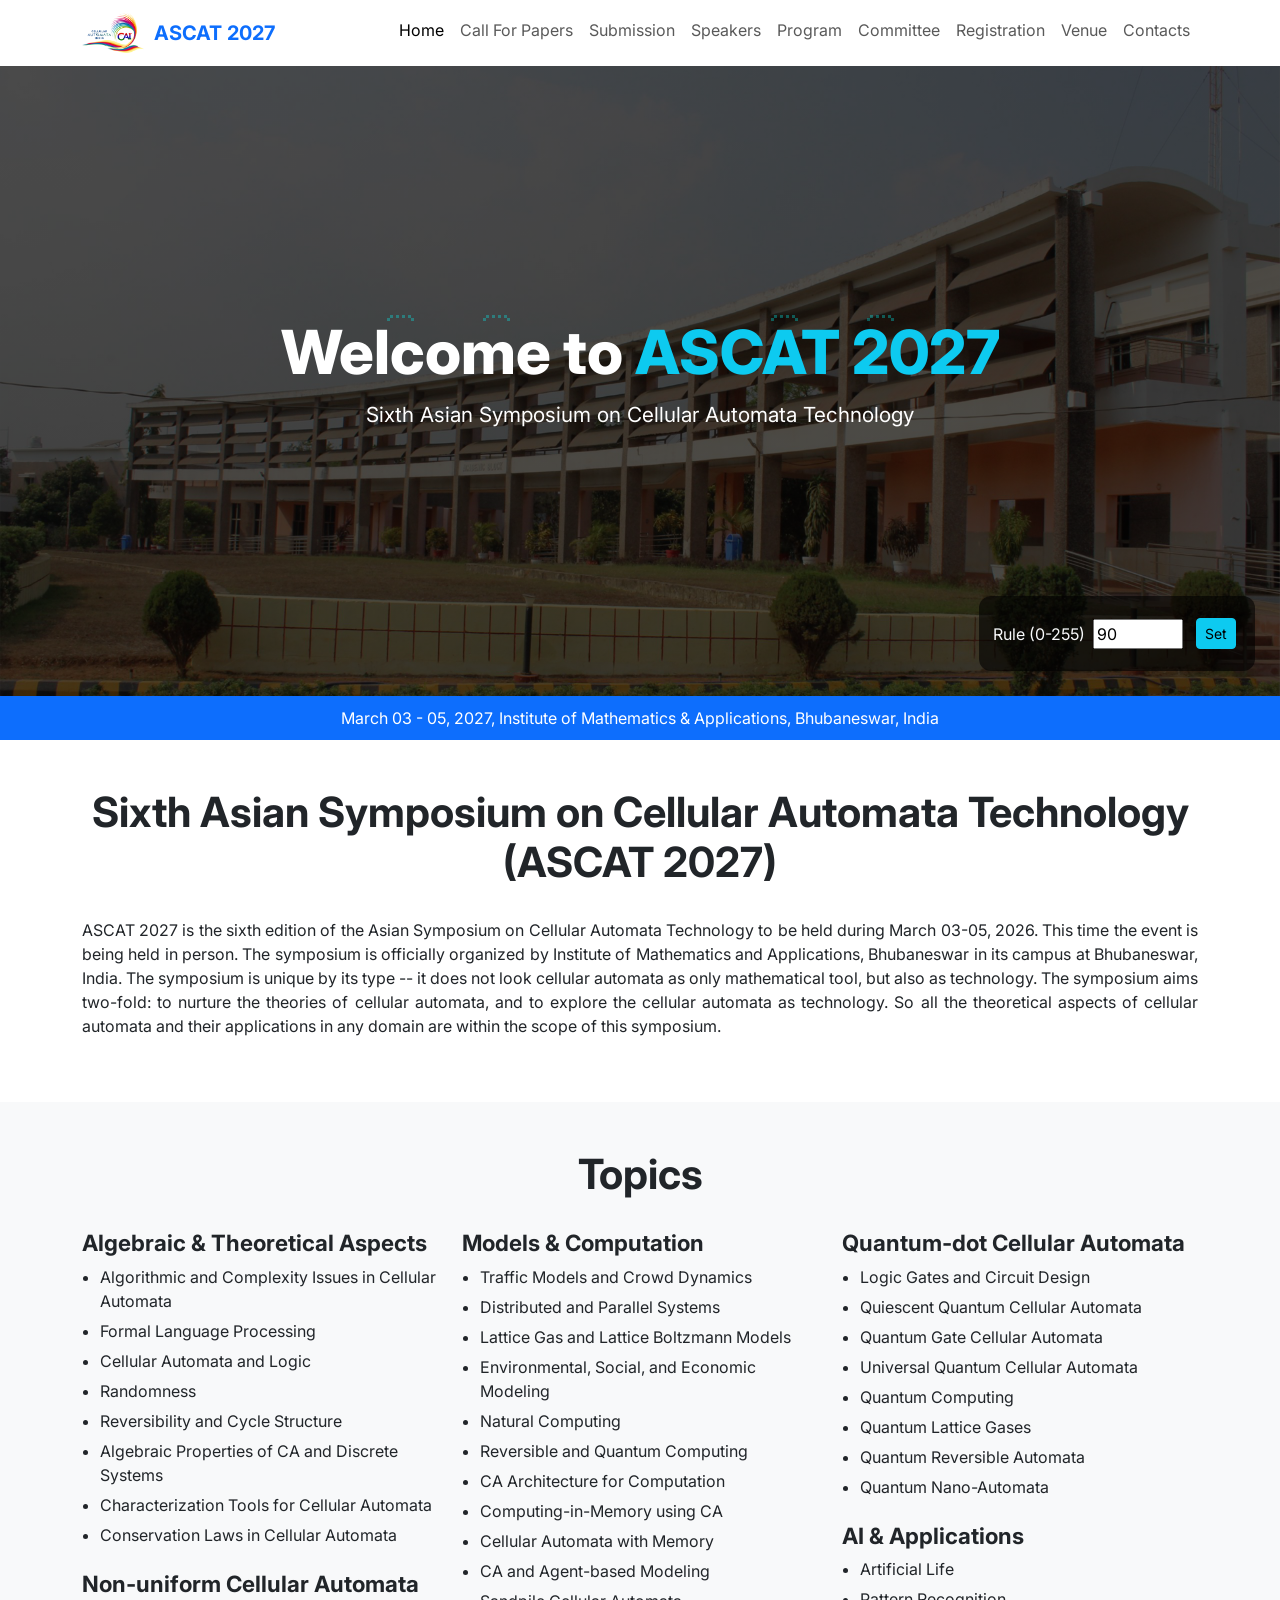
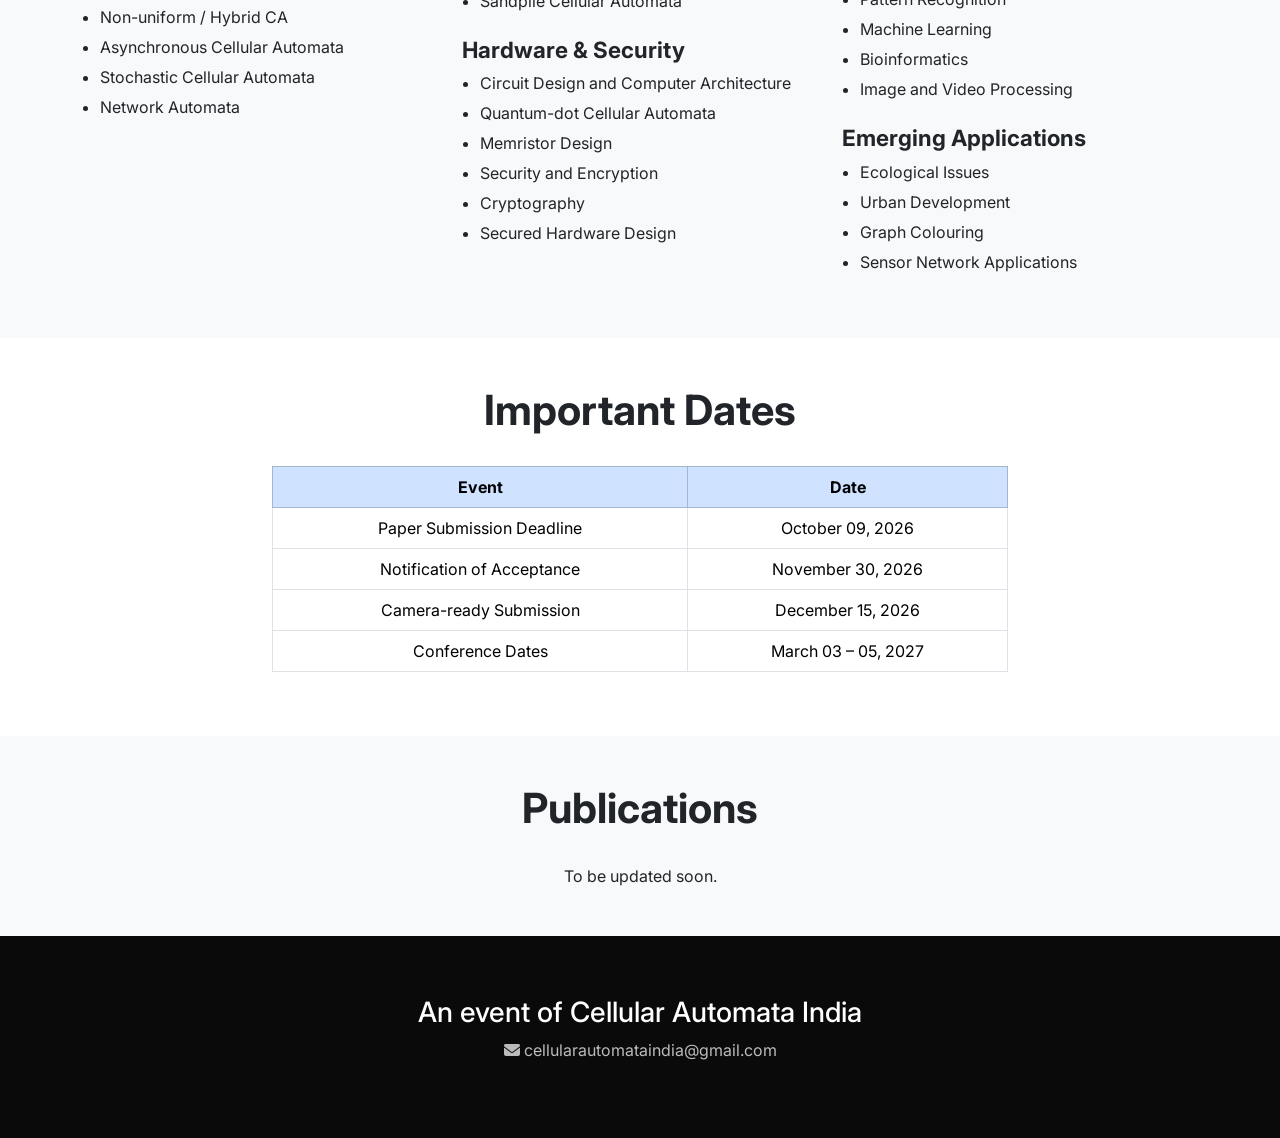
==== 2027/index.html @ 1c496f51 "Add files via upload" ====
<!DOCTYPE html>
<html lang="en">

<head>
<meta charset="utf-8">
<link rel="icon" href="img/icon-deal.png" type="image/png">
<title>ASCAT 2027</title>
<meta name="viewport" content="width=device-width, initial-scale=1">

<link href="https://fonts.googleapis.com/css2?family=Inter:wght@400;600;800&display=swap" rel="stylesheet">
<link rel="stylesheet" href="https://cdnjs.cloudflare.com/ajax/libs/font-awesome/6.5.0/css/all.min.css">
<link href="https://cdn.jsdelivr.net/npm/bootstrap@5.3.2/dist/css/bootstrap.min.css" rel="stylesheet">
<link href="css/style.css" rel="stylesheet">

</head>
<body>

<nav class="navbar navbar-expand-lg navbar-light bg-white shadow-sm">
<div class="container">

<a class="navbar-brand fw-bold text-primary d-flex align-items-center" href="#">
<img src="img/icon-deal.png" style="height:40px;margin-right:10px;">
ASCAT 2027
</a>

<button class="navbar-toggler" data-bs-toggle="collapse" data-bs-target="#nav">
<span class="navbar-toggler-icon"></span>
</button>

<div class="collapse navbar-collapse" id="nav">
<ul class="navbar-nav ms-auto">
<li class="nav-item"><a class="nav-link active" href="#">Home</a></li>
<li class="nav-item"><a class="nav-link" href="callforpapers.html">Call For Papers</a></li>
<li class="nav-item"><a class="nav-link" href="submission.html">Submission</a></li>
<!-- <li class="nav-item"><a class="nav-link" href="AcceptedPapers.html">Accepted Papers</a></li> -->
<li class="nav-item"><a class="nav-link" href="speaker.html">Speakers</a></li>
<li class="nav-item"><a class="nav-link" href="program.html">Program</a></li>
<li class="nav-item"><a class="nav-link" href="committee.html">Committee</a></li>
<li class="nav-item"><a class="nav-link" href="registration.html">Registration</a></li>
<li class="nav-item"><a class="nav-link" href="venue.html">Venue</a></li>
<li class="nav-item"><a class="nav-link" href="contacts.html">Contacts</a></li>

</ul>
</div>

</div>
</nav>

<section class="hero">

<canvas id="bgECA"></canvas>

<div class="hero-content">

<h1>Welcome to <span class="text-info">ASCAT 2027</span></h1>

<p>Sixth Asian Symposium on Cellular Automata Technology</p>

<!-- <a href="callforpaper.pdf" class="btn btn-primary" target="_blank">
<i class="fa fa-download"></i> Call for Papers
</a> -->

<!-- <a href="#" class="btn btn-outline-light" target="_blank">
Submission Link
</a> -->

</div>

<!-- RULE CONTROL -->
<div class="rule-control">
<label class="text-light mb-0">Rule (0-255)</label>
<input type="number" id="ruleInput" value="90" min="0" max="255">
<button class="btn btn-info btn-sm" onclick="updateRule()">Set</button>
</div>

</section>

<div class="top-bar">
March 03 - 05, 2027, Institute of Mathematics & Applications, Bhubaneswar, India
</div>

<section class="py-5">
<div class="container">
<h2 class="section-title text-center">Sixth Asian Symposium on Cellular Automata Technology <br>
(ASCAT 2027)</h2>
<p align="justify">
ASCAT 2027 is the sixth edition of the Asian Symposium on Cellular Automata Technology to be held during March 03-05, 2026. This time the event is being held in person. The symposium is officially organized by Institute of Mathematics and Applications, Bhubaneswar in its campus at Bhubaneswar, India. The symposium is unique by its type -- it does not look cellular automata as only mathematical tool, but also as technology.

The symposium aims two-fold: to nurture the theories of cellular automata, and to explore the cellular automata as technology. So all the theoretical aspects of cellular automata and their applications in any domain are within the scope of this symposium.
</p>
</div>
</section>


<section class="py-5 bg-light">
<div class="container">
<h2 class="section-title text-center">Topics</h2>

<div class="row g-4">

<!-- COLUMN 1 -->
<div class="col-md-4">
<h5>Algebraic & Theoretical Aspects</h5>
<ul>
<li>Algorithmic and Complexity Issues in Cellular Automata</li>
<li>Formal Language Processing</li>
<li>Cellular Automata and Logic</li>
<li>Randomness</li>
<li>Reversibility and Cycle Structure</li>
<li>Algebraic Properties of CA and Discrete Systems</li>
<li>Characterization Tools for Cellular Automata</li>
<li>Conservation Laws in Cellular Automata</li>
</ul>

<h5 class="mt-4">Non-uniform Cellular Automata</h5>
<ul>
<li>Non-uniform / Hybrid CA</li>
<li>Asynchronous Cellular Automata</li>
<li>Stochastic Cellular Automata</li>
<li>Network Automata</li>
</ul>
</div>

<!-- COLUMN 2 -->
<div class="col-md-4">
<h5>Models & Computation</h5>
<ul>
<li>Traffic Models and Crowd Dynamics</li>
<li>Distributed and Parallel Systems</li>
<li>Lattice Gas and Lattice Boltzmann Models</li>
<li>Environmental, Social, and Economic Modeling</li>
<li>Natural Computing</li>
<li>Reversible and Quantum Computing</li>
<li>CA Architecture for Computation</li>
<li>Computing-in-Memory using CA</li>
<li>Cellular Automata with Memory</li>
<li>CA and Agent-based Modeling</li>
<li>Sandpile Cellular Automata</li>
</ul>

<h5 class="mt-4">Hardware & Security</h5>
<ul>
<li>Circuit Design and Computer Architecture</li>
<li>Quantum-dot Cellular Automata</li>
<li>Memristor Design</li>
<li>Security and Encryption</li>
<li>Cryptography</li>
<li>Secured Hardware Design</li>
</ul>
</div>

<!-- COLUMN 3 -->
<div class="col-md-4">
<h5>Quantum-dot Cellular Automata</h5>
<ul>
<li>Logic Gates and Circuit Design</li>
<li>Quiescent Quantum Cellular Automata</li>
<li>Quantum Gate Cellular Automata</li>
<li>Universal Quantum Cellular Automata</li>
<li>Quantum Computing</li>
<li>Quantum Lattice Gases</li>
<li>Quantum Reversible Automata</li>
<li>Quantum Nano-Automata</li>
</ul>

<h5 class="mt-4">AI & Applications</h5>
<ul>
<li>Artificial Life</li>
<li>Pattern Recognition</li>
<li>Machine Learning</li>
<li>Bioinformatics</li>
<li>Image and Video Processing</li>
</ul>

<h5 class="mt-4">Emerging Applications</h5>
<ul>
<li>Ecological Issues</li>
<li>Urban Development</li>
<li>Graph Colouring</li>
<li>Sensor Network Applications</li>
</ul>
</div>

</div>
</div>
</section>


<section class="py-5">
<div class="container">
<h2 class="section-title text-center">Important Dates</h2>

<div class="row justify-content-center">
<div class="col-md-8">

<div class="table-responsive">
<table class="table table-bordered text-center">
<thead class="table-primary">
<tr>
<th>Event</th>
<th>Date</th>
</tr>
</thead>

<tbody>
<tr>
<td>Paper Submission Deadline</td>
<td>October 09, 2026</td>
</tr>

<tr>
<td>Notification of Acceptance</td>
<td>November 30, 2026</td>
</tr>

<tr>
<td>Camera-ready Submission</td>
<td>December 15, 2026</td>
</tr>

<!-- <tr>
<td>Registration Deadline</td>
<td>February 10, 2027</td>
</tr> -->

<tr>
<td>Conference Dates</td>
<td>March 03 – 05, 2027</td>
</tr>
</tbody>

</table>
</div>

</div>
</div>

</div>
</section>

<section class="py-5 bg-light">
<div class="container">
<h2 class="section-title text-center">Publications</h2>

<p class="text-center" style="max-width:800px; margin:auto; text-align:justify;">
    To be updated soon.
<!-- All accepted and presented papers of ASCAT 2027 will be published in the conference proceedings. 
Selected high-quality papers will be invited for submission to reputed journals and special issues, 
subject to their review policies. -->
</p>

<!-- <div class="row mt-4 g-4">

<div class="col-md-4 text-center">
<i class="fa fa-book fa-2x text-primary mb-3"></i>
<h5>Conference Proceedings</h5>
<p style="text-align:justify;">
Accepted papers will appear in the official conference proceedings with ISBN and will be made available to participants.
</p>
</div>

<div class="col-md-4 text-center">
<i class="fa fa-file-alt fa-2x text-primary mb-3"></i>
<h5>Journal Special Issues</h5>
<p style="text-align:justify;">
Extended versions of selected papers will be recommended for publication in special issues of indexed international journals.
</p>
</div>

<div class="col-md-4 text-center">
<i class="fa fa-globe fa-2x text-primary mb-3"></i>
<h5>Indexing</h5>
<p style="text-align:justify;">
Efforts will be made to index the proceedings in major digital libraries and indexing services.
</p>
</div>

</div>

</div> -->
</section>

<footer class="footer text-center">
<div class="container">

<h3 class="text-white">An event of Cellular Automata India</h3>

<p><i class="fa fa-envelope"></i> cellularautomataindia@gmail.com</p>

</div>
</footer>

<script src="https://cdn.jsdelivr.net/npm/bootstrap@5.3.2/dist/js/bootstrap.bundle.min.js"></script>
<script src="js/main.js"></script>

</body>
</html>
---- 2027/css/style.css ----
body{
font-family:'Inter',sans-serif;
}

/* HERO FULL SCREEN */
.hero{
position:relative;
min-height:70vh;
display:flex;
align-items:center;
justify-content:center;
text-align:center;
overflow:hidden;
background: linear-gradient(rgba(0,0,0,0.7), rgba(0,0,0,0.7)),
url('../img/slider-image.png');
/* url('../img/IMA.jpg'); */
background-size:cover;
background-position:center;
color:white;
}

/* CA BACKGROUND */
#bgECA{
position:absolute;
top:0;
left:0;
width:100%;
height:100%;
z-index:0;
opacity:0.3;
}

.hero-content{
position:relative;
z-index:2;
max-width:800px;
}

/* BIG TITLE */
.hero h1{
font-size:3.8rem;
font-weight:800;
line-height:1.2;
}

/* SUBTEXT */
.hero p{
font-size:1.3rem;
margin-top:10px;
}

/* BUTTONS */
.hero .btn{
margin:10px 5px;
}

/* RULE CONTROL */
.rule-control{
position:absolute;
bottom:25px;
right:25px;
z-index:3;
background: rgba(0,0,0,0.6);
padding:12px 14px;
border-radius:12px;
display:flex;
align-items:center;
gap:8px;
}

.rule-control input{
width:90px;
}

/* SECTION TITLES */
.section-title{
font-size:2.6rem;
font-weight:800;
margin-bottom:35px;
}

/* SUB HEADINGS */
h5{
font-size:1.4rem;
font-weight:700;
}

/* TOP BAR */
.top-bar{
background:#0d6efd;
color:white;
padding:10px;
text-align:center;
}

/* FOOTER */
.footer{
background:#0a0a0a;
color:#bbb;
padding:60px 0;
}

/* RESPONSIVE */
@media (max-width:768px){

.hero{
min-height:70vh;
padding:40px 20px;
}

.hero h1{
font-size:2.4rem;
}

.hero p{
font-size:1rem;
}

.section-title{
font-size:2rem;
}

}

.section-title {
  font-weight: 700;
  margin-bottom: 30px;
}

ul {
  padding-left: 18px;
}

li {
  margin-bottom: 6px;
}
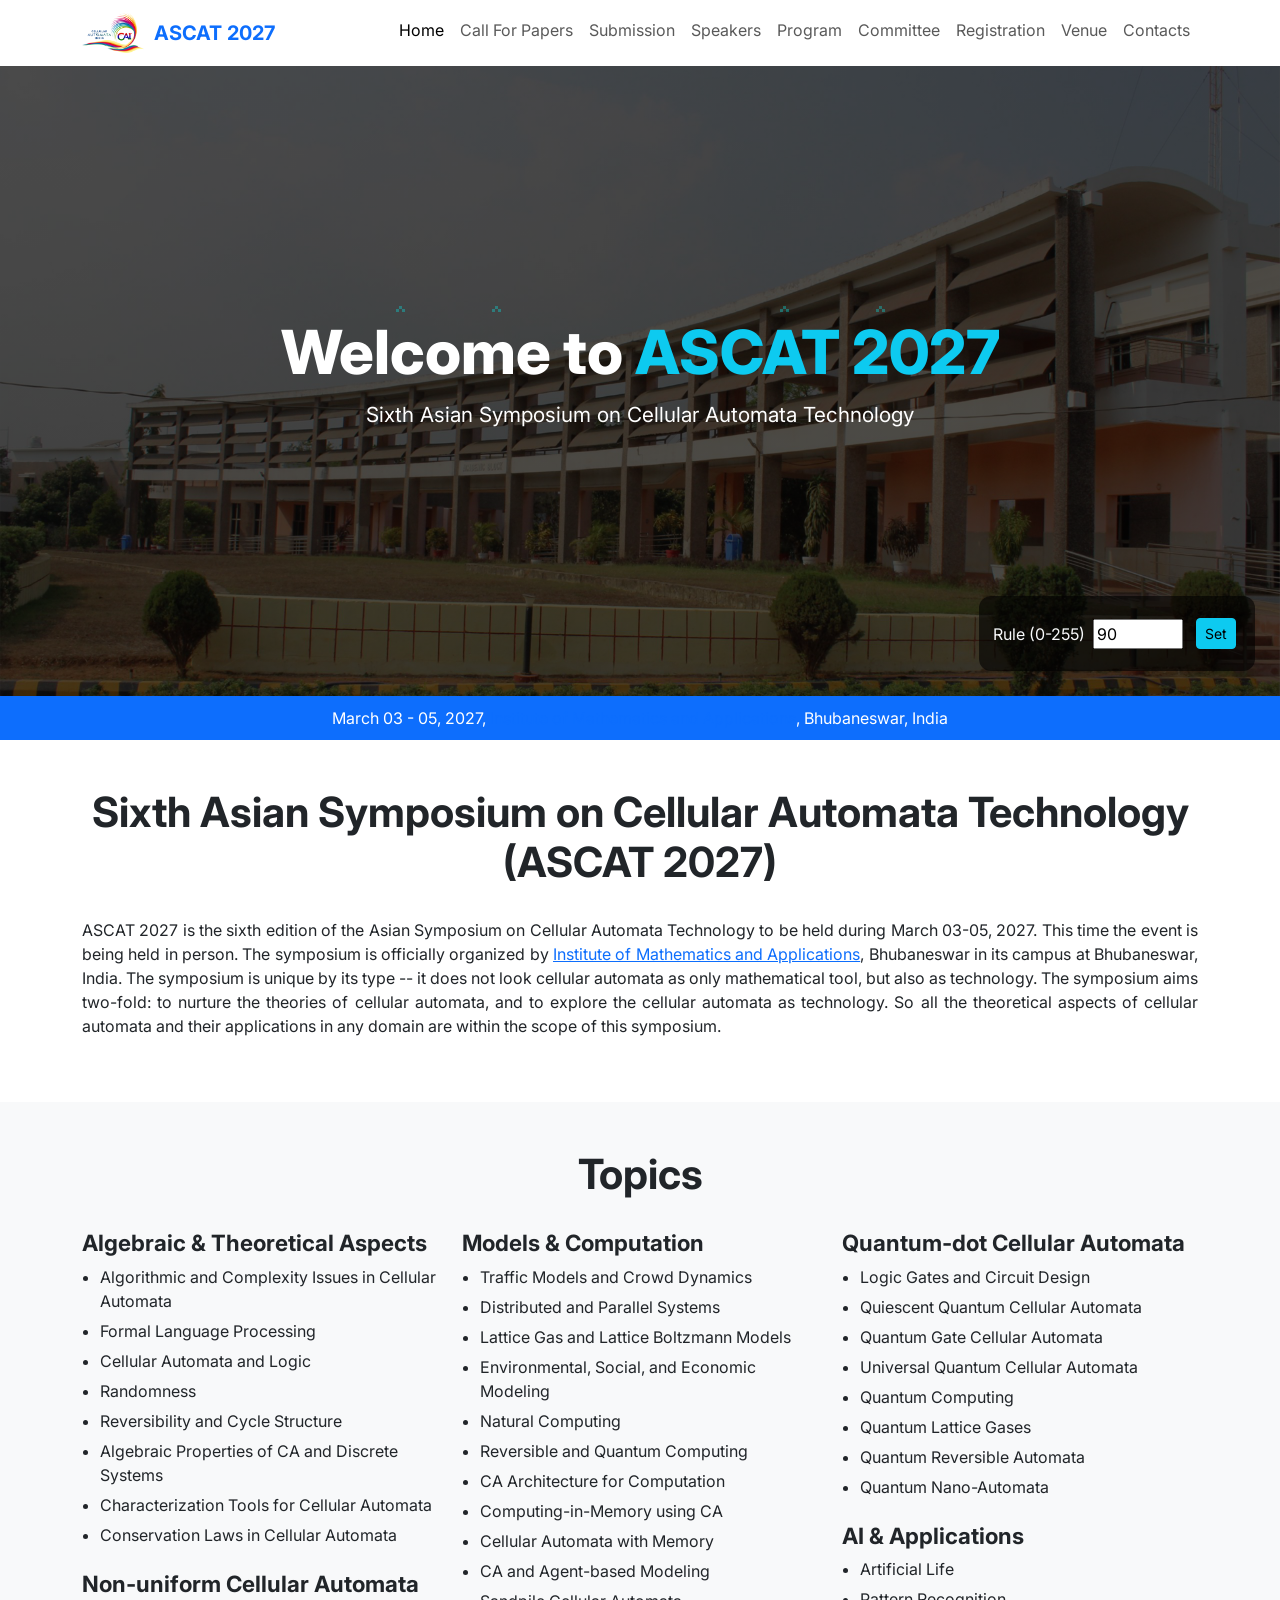
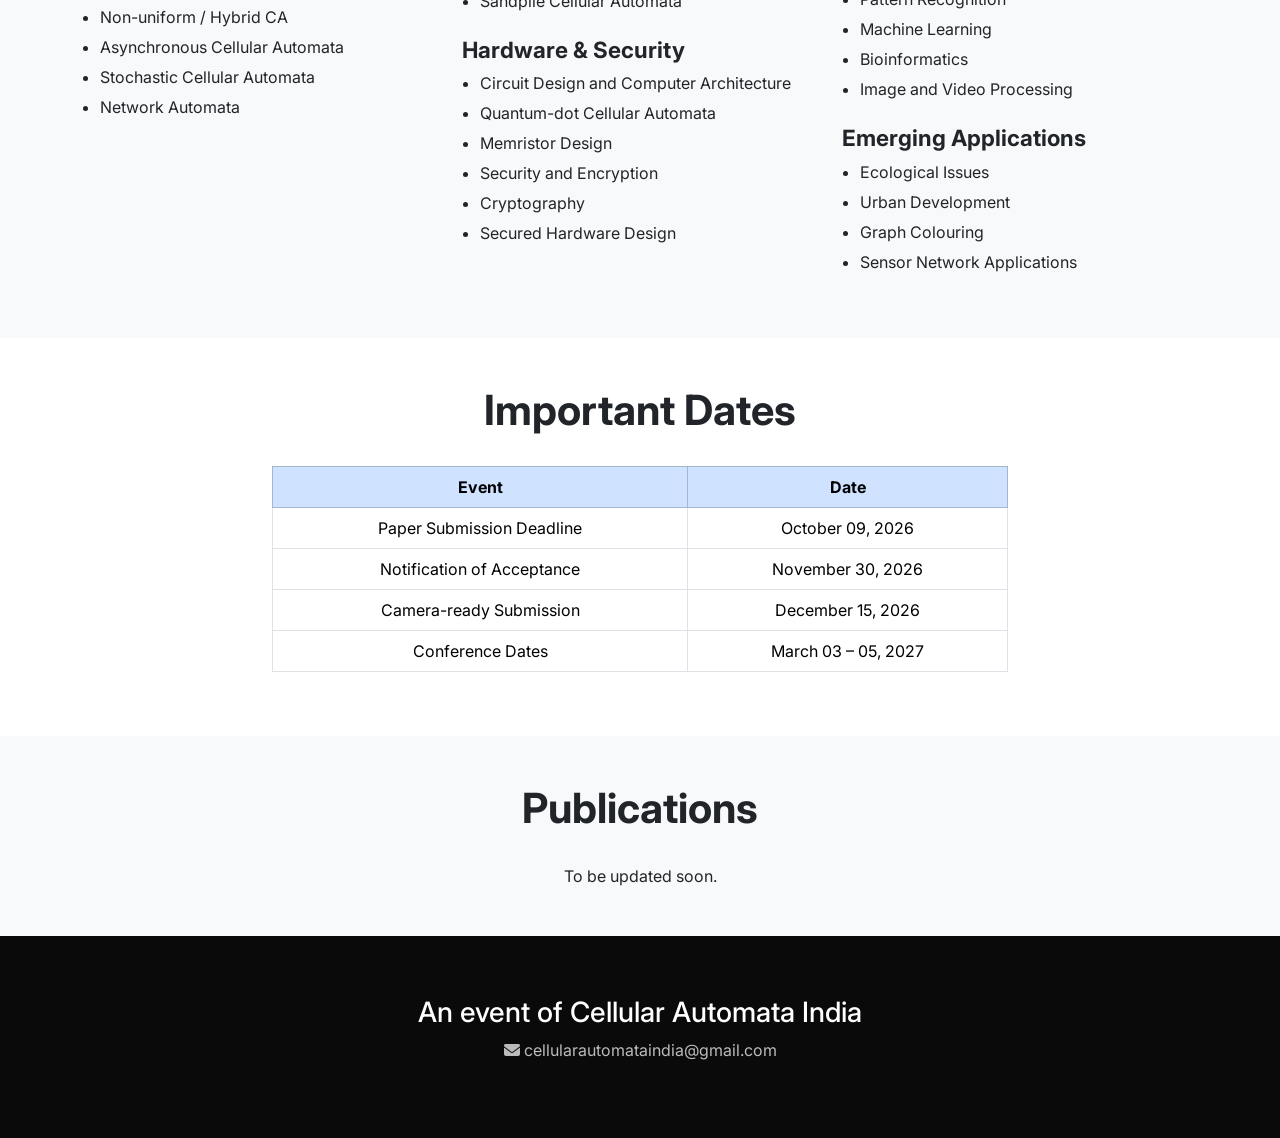
==== commit fdb5f4e5: "Update index.html" ====
--- a/2027/index.html
+++ b/2027/index.html
@@ -76,7 +76,7 @@
 </section>
 
 <div class="top-bar">
-March 03 - 05, 2027, Institute of Mathematics & Applications, Bhubaneswar, India
+March 03 - 05, 2027, <a href="https://iomaorissa.ac.in/" target="_blank">Institute of Mathematics and Applications</a>, Bhubaneswar, India
 </div>
 
 <section class="py-5">
@@ -84,7 +84,7 @@
 <h2 class="section-title text-center">Sixth Asian Symposium on Cellular Automata Technology <br>
 (ASCAT 2027)</h2>
 <p align="justify">
-ASCAT 2027 is the sixth edition of the Asian Symposium on Cellular Automata Technology to be held during March 03-05, 2026. This time the event is being held in person. The symposium is officially organized by Institute of Mathematics and Applications, Bhubaneswar in its campus at Bhubaneswar, India. The symposium is unique by its type -- it does not look cellular automata as only mathematical tool, but also as technology.
+ASCAT 2027 is the sixth edition of the Asian Symposium on Cellular Automata Technology to be held during March 03-05, 2027. This time the event is being held in person. The symposium is officially organized by <a href="https://iomaorissa.ac.in/" target="_blank">Institute of Mathematics and Applications</a>, Bhubaneswar in its campus at Bhubaneswar, India. The symposium is unique by its type -- it does not look cellular automata as only mathematical tool, but also as technology.
 
 The symposium aims two-fold: to nurture the theories of cellular automata, and to explore the cellular automata as technology. So all the theoretical aspects of cellular automata and their applications in any domain are within the scope of this symposium.
 </p>
@@ -294,4 +294,4 @@
 <script src="js/main.js"></script>
 
 </body>
-</html>+</html>
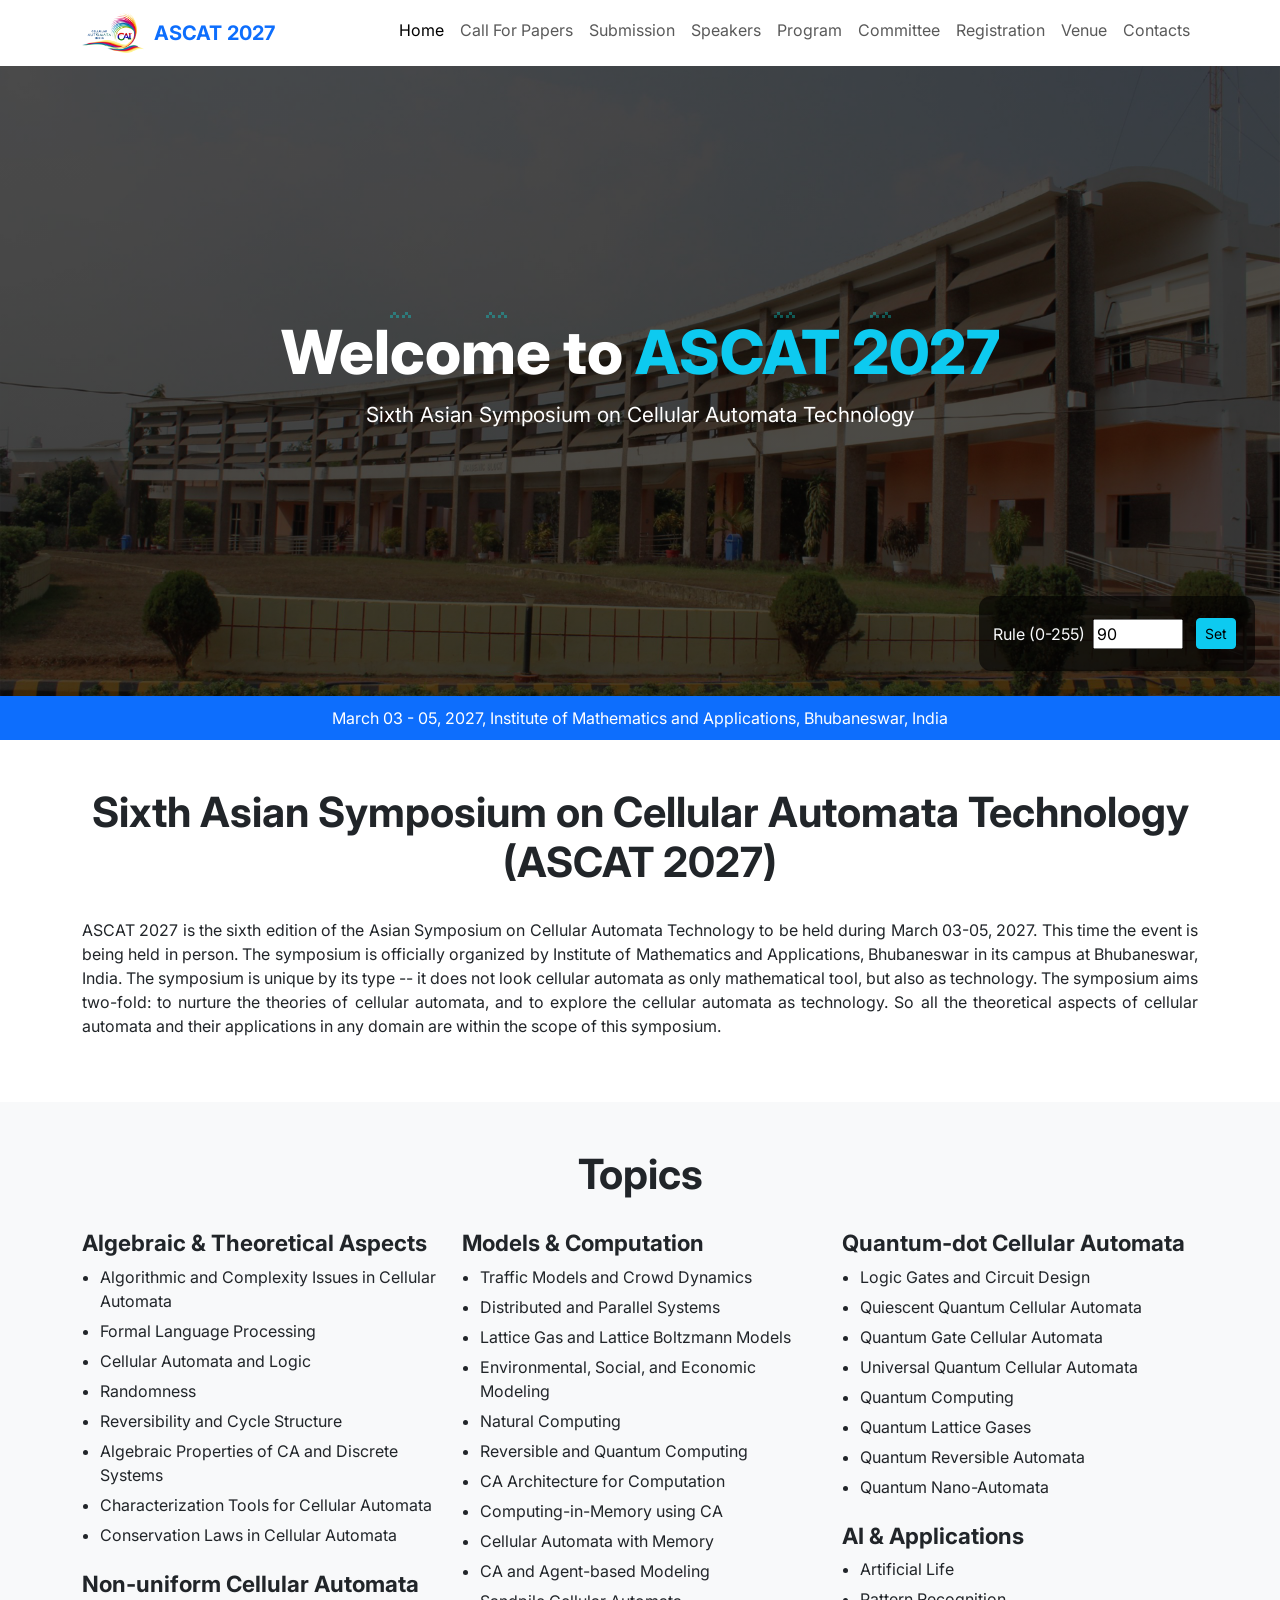
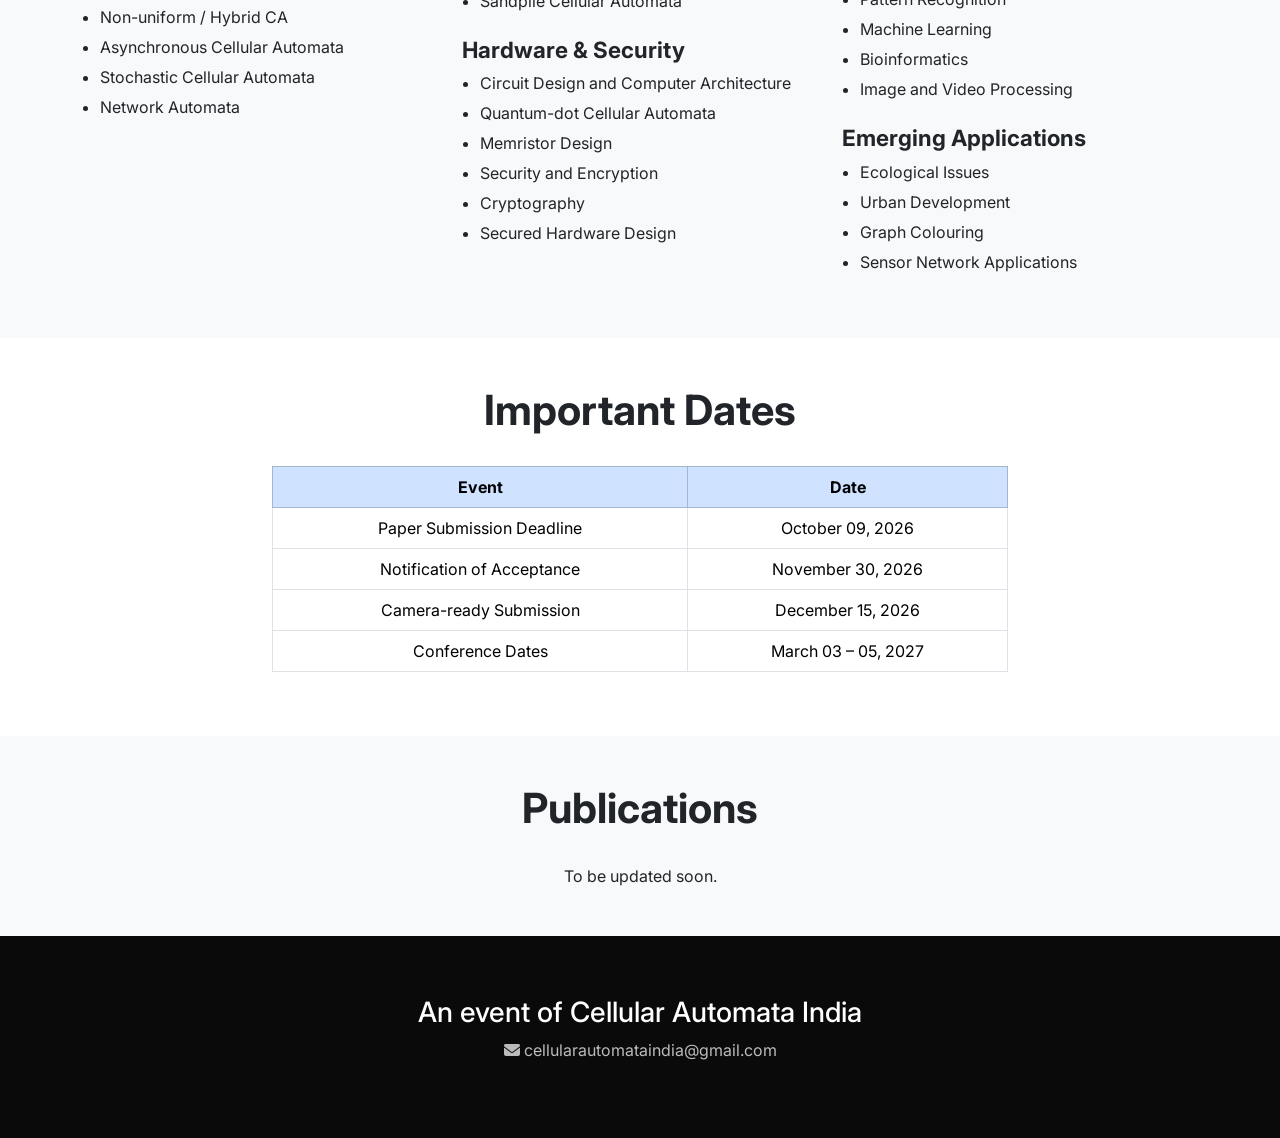
==== commit 513b3603: "Update index.html" ====
--- a/2027/index.html
+++ b/2027/index.html
@@ -84,7 +84,7 @@
 <h2 class="section-title text-center">Sixth Asian Symposium on Cellular Automata Technology <br>
 (ASCAT 2027)</h2>
 <p align="justify">
-ASCAT 2027 is the sixth edition of the Asian Symposium on Cellular Automata Technology to be held during March 03-05, 2027. This time the event is being held in person. The symposium is officially organized by <a href="https://iomaorissa.ac.in/" target="_blank">Institute of Mathematics and Applications</a>, Bhubaneswar in its campus at Bhubaneswar, India. The symposium is unique by its type -- it does not look cellular automata as only mathematical tool, but also as technology.
+ASCAT 2027 is the sixth edition of the Asian Symposium on Cellular Automata Technology to be held during March 03-05, 2027. This time the event is being held in person. The symposium is officially organized by Institute of Mathematics and Applications, Bhubaneswar in its campus at Bhubaneswar, India. The symposium is unique by its type -- it does not look cellular automata as only mathematical tool, but also as technology.
 
 The symposium aims two-fold: to nurture the theories of cellular automata, and to explore the cellular automata as technology. So all the theoretical aspects of cellular automata and their applications in any domain are within the scope of this symposium.
 </p>
--- a/2027/css/style.css
+++ b/2027/css/style.css
@@ -18,6 +18,11 @@
 background-size:cover;
 background-position:center;
 color:white;
+}
+
+a{
+  color: white;
+  text-decoration: none;
 }
 
 /* CA BACKGROUND */
@@ -134,4 +139,4 @@
 
 li {
   margin-bottom: 6px;
-}+}
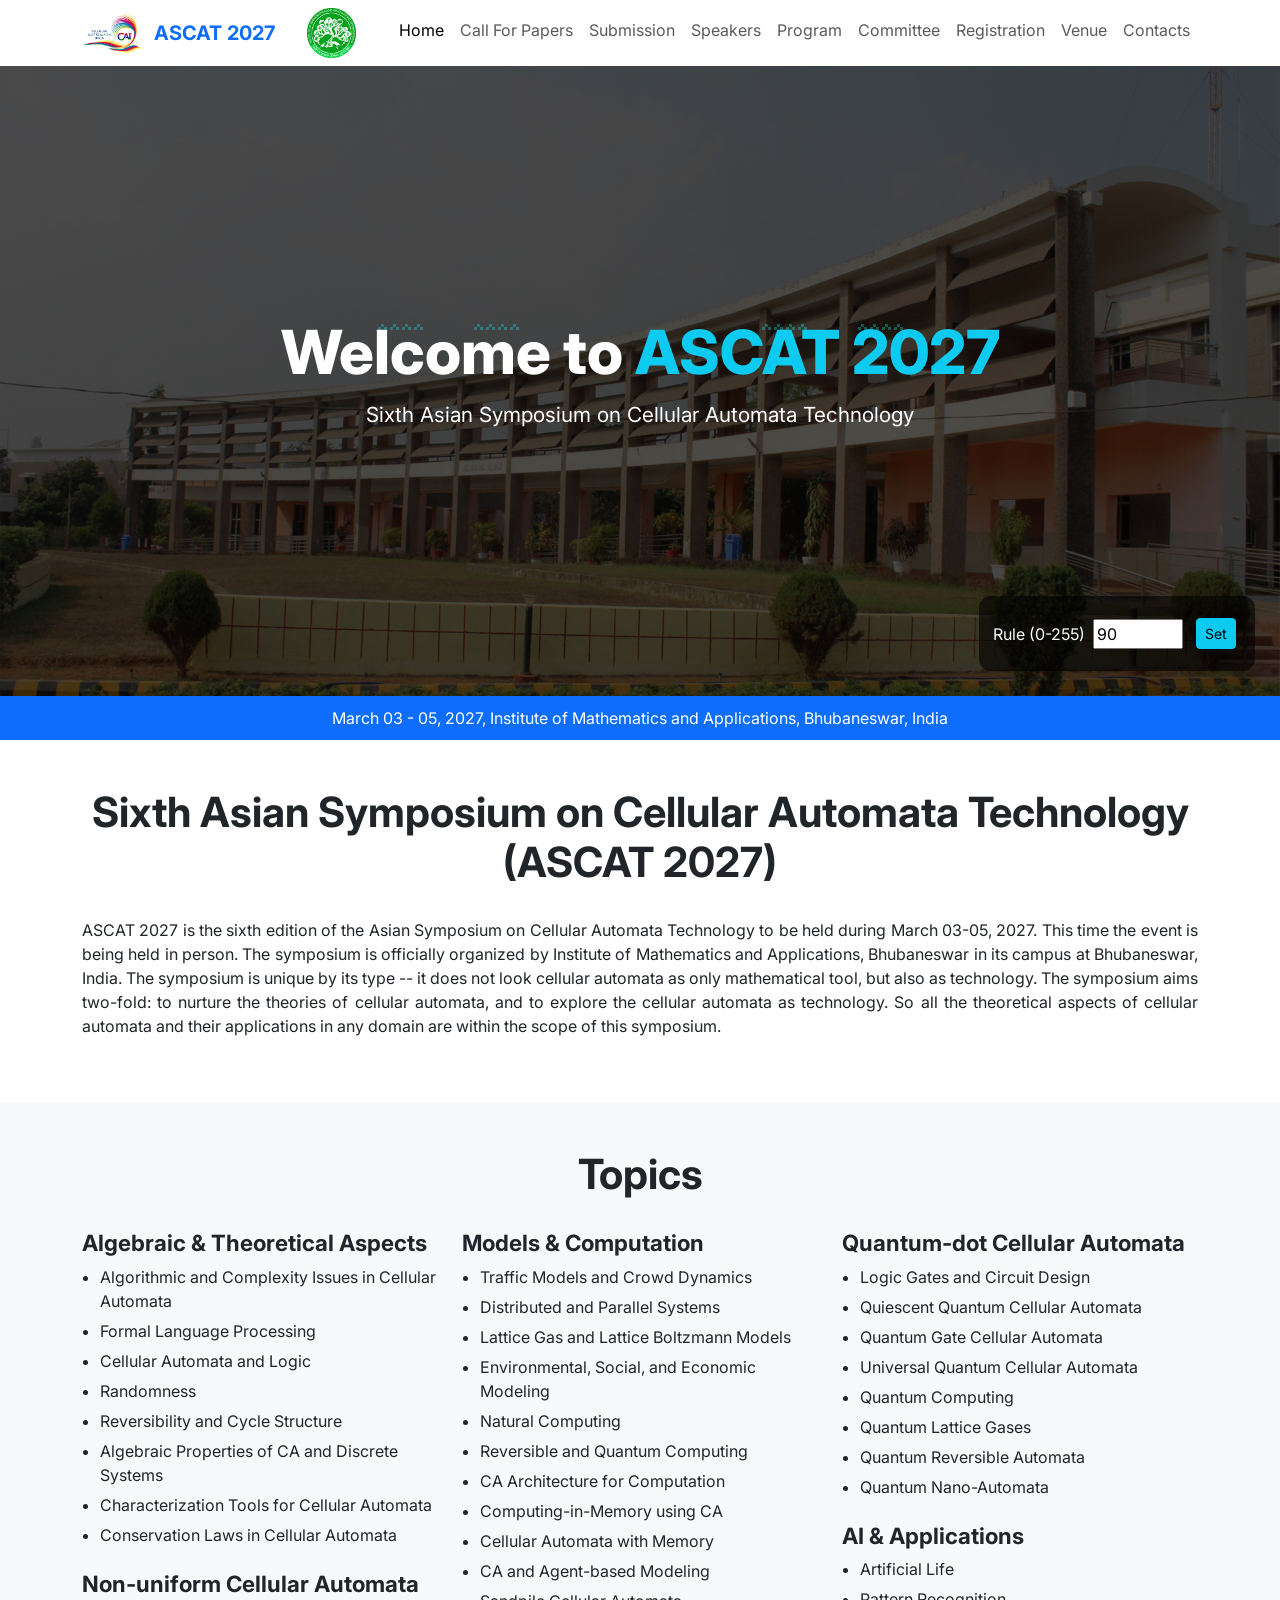
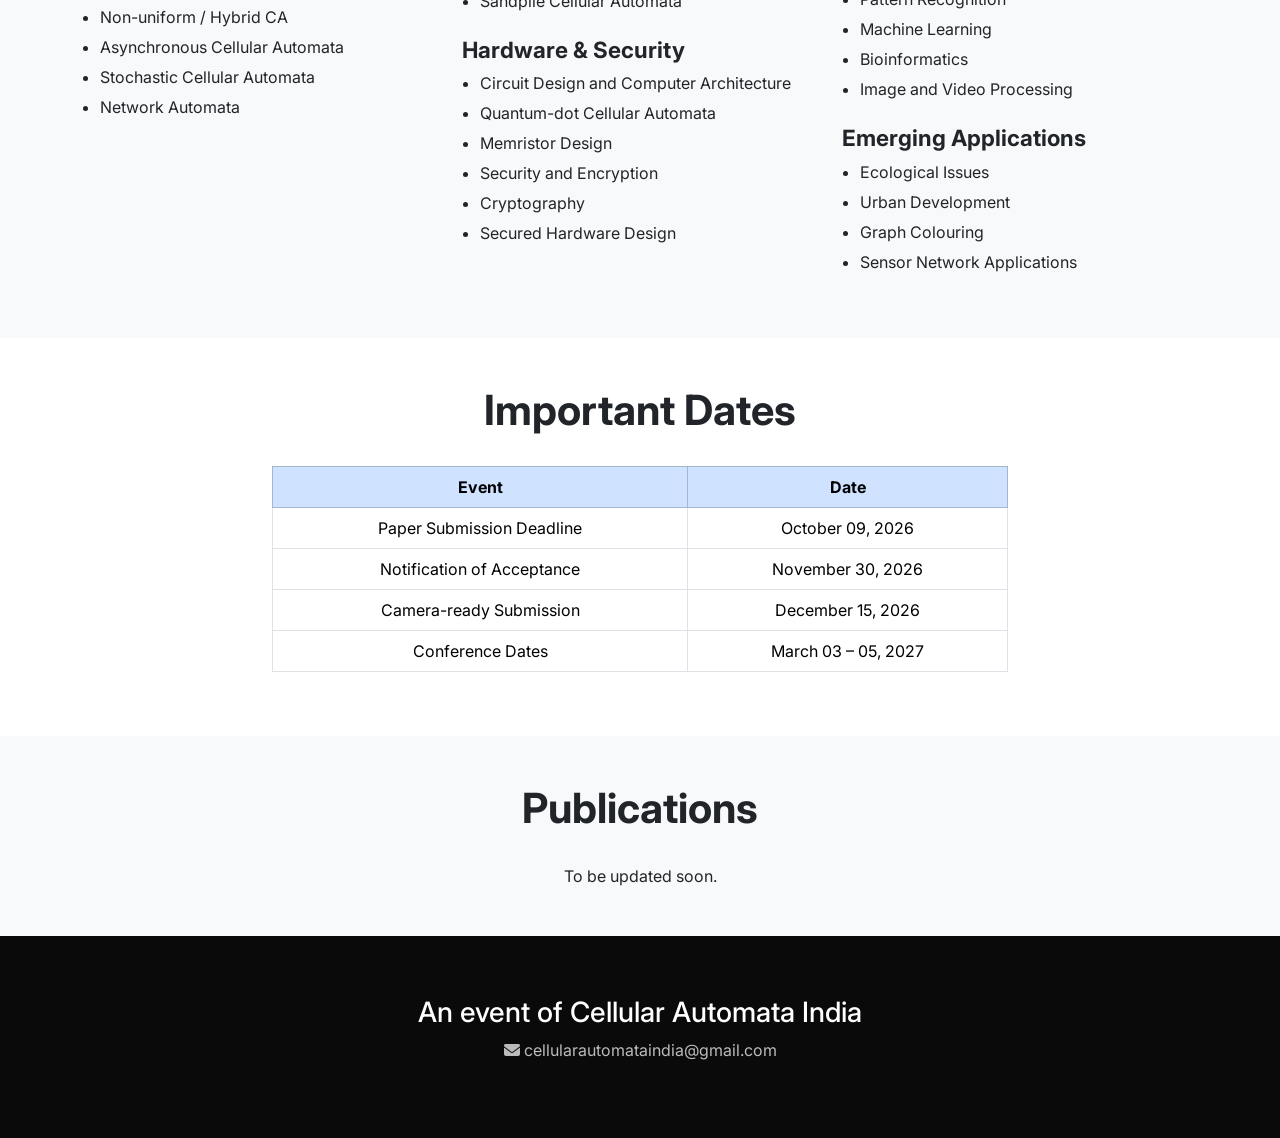
==== commit 32a4a161: "Update index.html" ====
--- a/2027/index.html
+++ b/2027/index.html
@@ -21,6 +21,14 @@
 <a class="navbar-brand fw-bold text-primary d-flex align-items-center" href="#">
 <img src="img/icon-deal.png" style="height:40px;margin-right:10px;">
 ASCAT 2027
+</a>
+    
+<a href="https://iomaorissa.ac.in/" 
+       class="d-flex align-items-center ms-lg-3" 
+       target="_blank">
+        <img src="img/IMA-logo.png" 
+             alt="Institute Logo" 
+             style="height:50px;">
 </a>
 
 <button class="navbar-toggler" data-bs-toggle="collapse" data-bs-target="#nav">
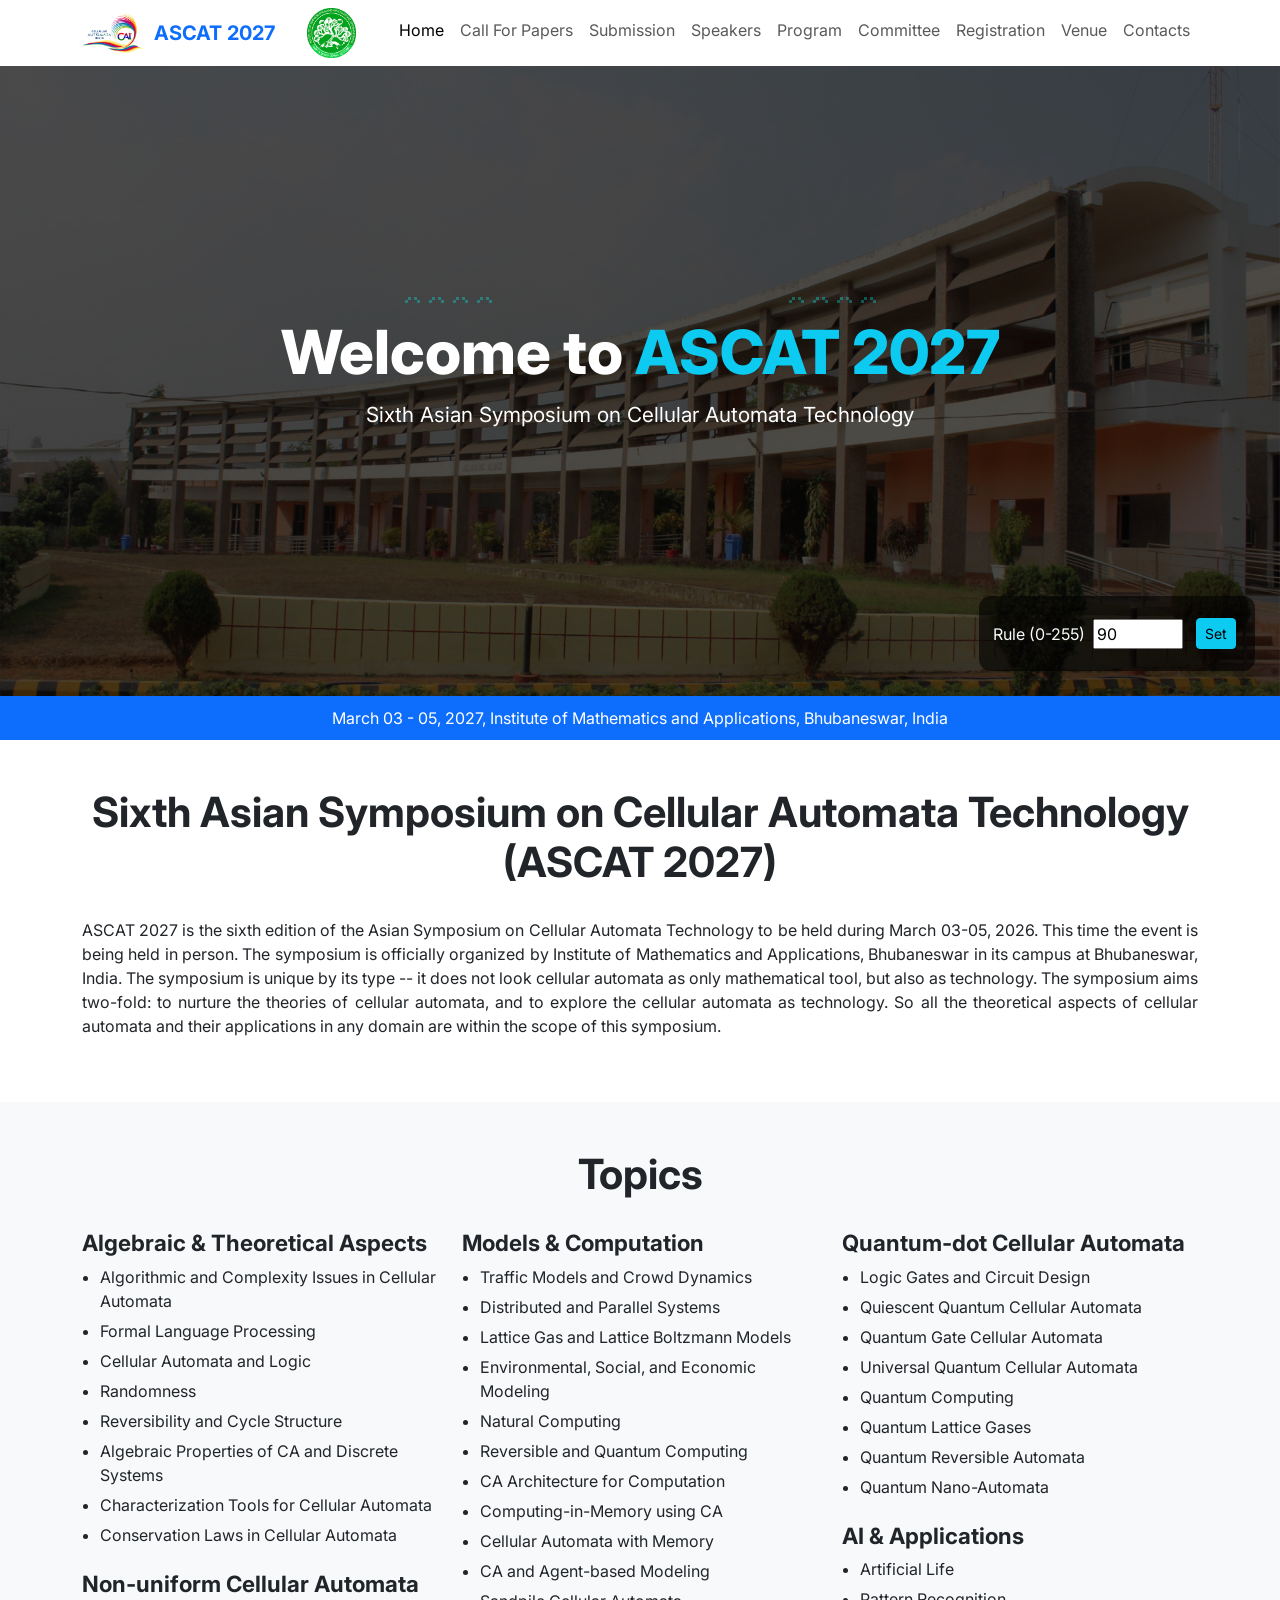
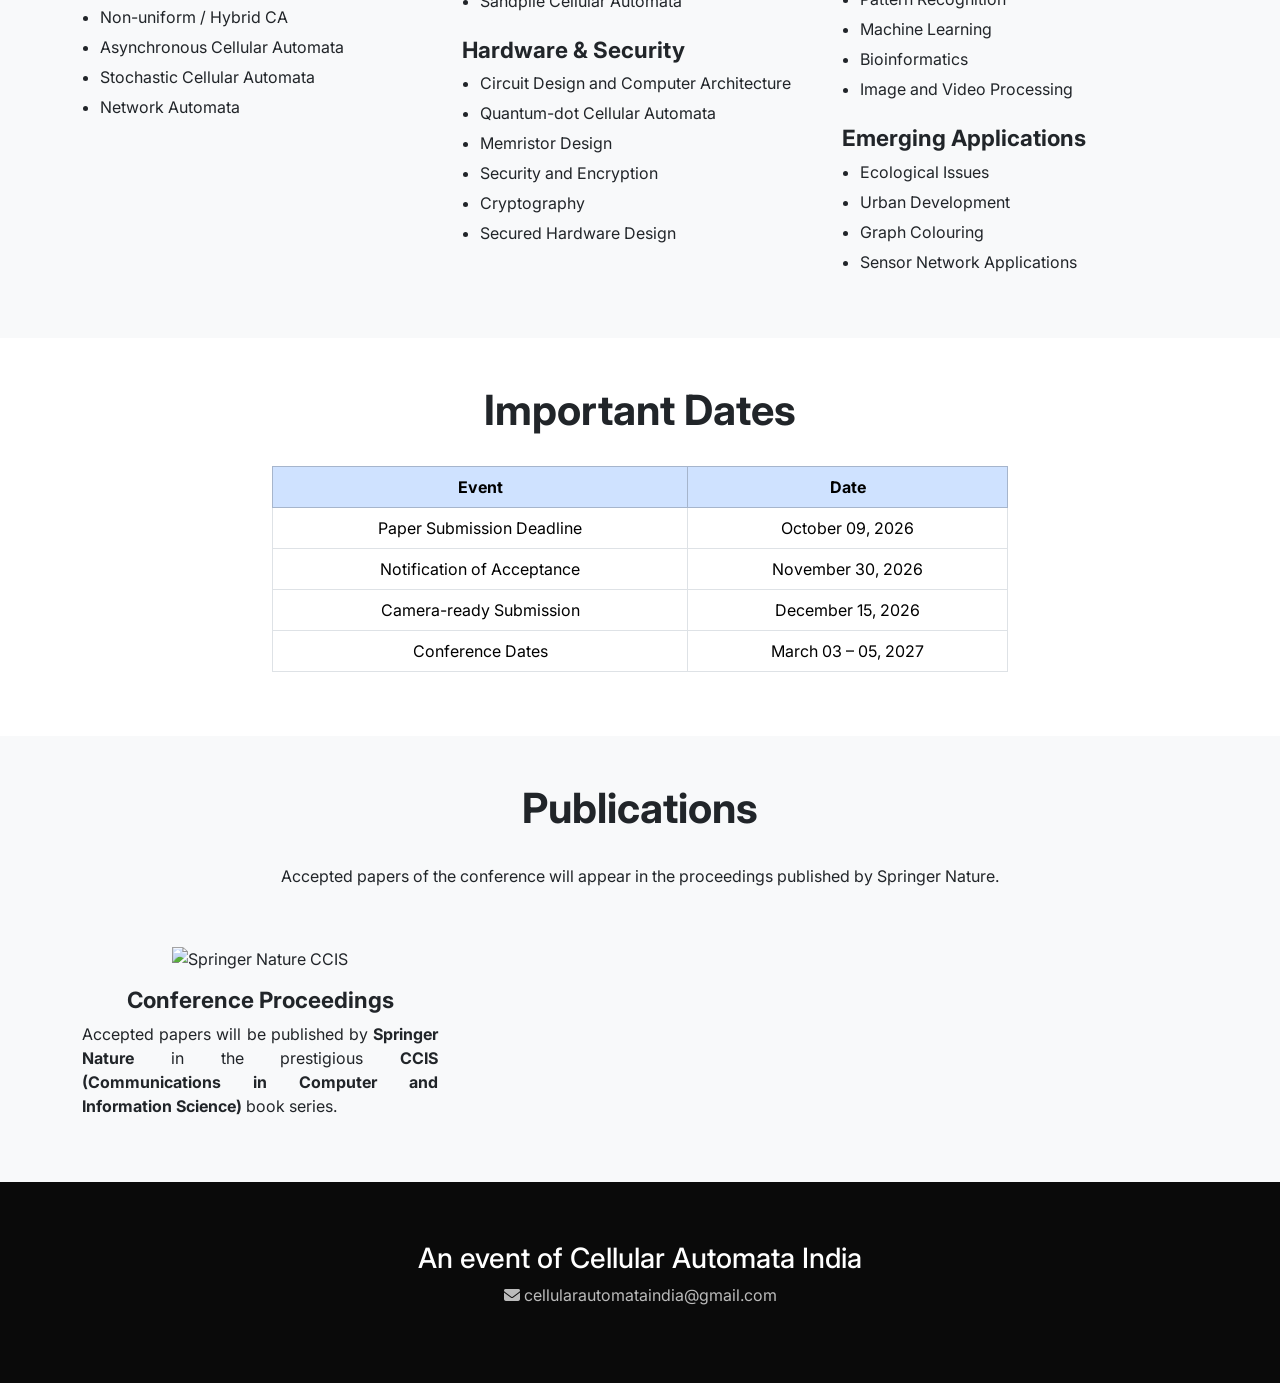
==== commit 9cc33600: "Update index.html" ====
--- a/2027/index.html
+++ b/2027/index.html
@@ -22,14 +22,14 @@
 <img src="img/icon-deal.png" style="height:40px;margin-right:10px;">
 ASCAT 2027
 </a>
-    
+
 <a href="https://iomaorissa.ac.in/" 
-       class="d-flex align-items-center ms-lg-3" 
-       target="_blank">
-        <img src="img/IMA-logo.png" 
-             alt="Institute Logo" 
-             style="height:50px;">
-</a>
+           class="d-flex align-items-center ms-lg-3" 
+           target="_blank">
+            <img src="img/IMA-logo.png" 
+                 alt="Institute Logo" 
+                 style="height:50px;">
+        </a>
 
 <button class="navbar-toggler" data-bs-toggle="collapse" data-bs-target="#nav">
 <span class="navbar-toggler-icon"></span>
@@ -47,9 +47,14 @@
 <li class="nav-item"><a class="nav-link" href="registration.html">Registration</a></li>
 <li class="nav-item"><a class="nav-link" href="venue.html">Venue</a></li>
 <li class="nav-item"><a class="nav-link" href="contacts.html">Contacts</a></li>
-
-</ul>
-</div>
+</ul>
+
+        
+
+</div>
+<!-- <a href="https://iomaorissa.ac.in/" class="d-flex align-items-center" target="_blank">
+        <img src="img/IMA-logo.png" alt="Institute Logo" style="height:50px;">
+    </a> -->
 
 </div>
 </nav>
@@ -84,7 +89,7 @@
 </section>
 
 <div class="top-bar">
-March 03 - 05, 2027, <a href="https://iomaorissa.ac.in/" target="_blank">Institute of Mathematics and Applications</a>, Bhubaneswar, India
+March 03 - 05, 2027, <a href="#" class="link-white">Institute of Mathematics and Applications</a>, Bhubaneswar, India
 </div>
 
 <section class="py-5">
@@ -92,7 +97,7 @@
 <h2 class="section-title text-center">Sixth Asian Symposium on Cellular Automata Technology <br>
 (ASCAT 2027)</h2>
 <p align="justify">
-ASCAT 2027 is the sixth edition of the Asian Symposium on Cellular Automata Technology to be held during March 03-05, 2027. This time the event is being held in person. The symposium is officially organized by Institute of Mathematics and Applications, Bhubaneswar in its campus at Bhubaneswar, India. The symposium is unique by its type -- it does not look cellular automata as only mathematical tool, but also as technology.
+ASCAT 2027 is the sixth edition of the Asian Symposium on Cellular Automata Technology to be held during March 03-05, 2026. This time the event is being held in person. The symposium is officially organized by Institute of Mathematics and Applications, Bhubaneswar in its campus at Bhubaneswar, India. The symposium is unique by its type -- it does not look cellular automata as only mathematical tool, but also as technology.
 
 The symposium aims two-fold: to nurture the theories of cellular automata, and to explore the cellular automata as technology. So all the theoretical aspects of cellular automata and their applications in any domain are within the scope of this symposium.
 </p>
@@ -251,23 +256,42 @@
 <h2 class="section-title text-center">Publications</h2>
 
 <p class="text-center" style="max-width:800px; margin:auto; text-align:justify;">
-    To be updated soon.
-<!-- All accepted and presented papers of ASCAT 2027 will be published in the conference proceedings. 
-Selected high-quality papers will be invited for submission to reputed journals and special issues, 
+
+Accepted papers of the conference will appear in the proceedings published by Springer Nature.
+<!-- Selected high-quality papers will be invited for submission to reputed journals and special issues, 
 subject to their review policies. -->
 </p>
 
-<!-- <div class="row mt-4 g-4">
-
-<div class="col-md-4 text-center">
+<div class="row mt-4 g-4">
+
+     <div class="col-md-4 text-center">
+        <img src="img/springer-logo.png" 
+             alt="Springer Nature CCIS" 
+             class="img-fluid mb-3"
+             style="max-height:90px;">
+
+        <i class="fa-2x text-primary mb-3"></i>
+
+        <h5>Conference Proceedings</h5>
+
+        <p style="text-align:justify;">
+            Accepted papers will be published by 
+            <b>Springer Nature</b> in the prestigious 
+            <b>CCIS (Communications in Computer and Information Science)</b> 
+            book series.
+        </p>
+    </div>
+
+
+<!-- <div class="col-md-4 text-center">
 <i class="fa fa-book fa-2x text-primary mb-3"></i>
 <h5>Conference Proceedings</h5>
 <p style="text-align:justify;">
 Accepted papers will appear in the official conference proceedings with ISBN and will be made available to participants.
 </p>
-</div>
-
-<div class="col-md-4 text-center">
+</div> -->
+
+<!-- <div class="col-md-4 text-center">
 <i class="fa fa-file-alt fa-2x text-primary mb-3"></i>
 <h5>Journal Special Issues</h5>
 <p style="text-align:justify;">
@@ -281,11 +305,11 @@
 <p style="text-align:justify;">
 Efforts will be made to index the proceedings in major digital libraries and indexing services.
 </p>
-</div>
-
-</div>
-
 </div> -->
+
+</div>
+
+</div>
 </section>
 
 <footer class="footer text-center">
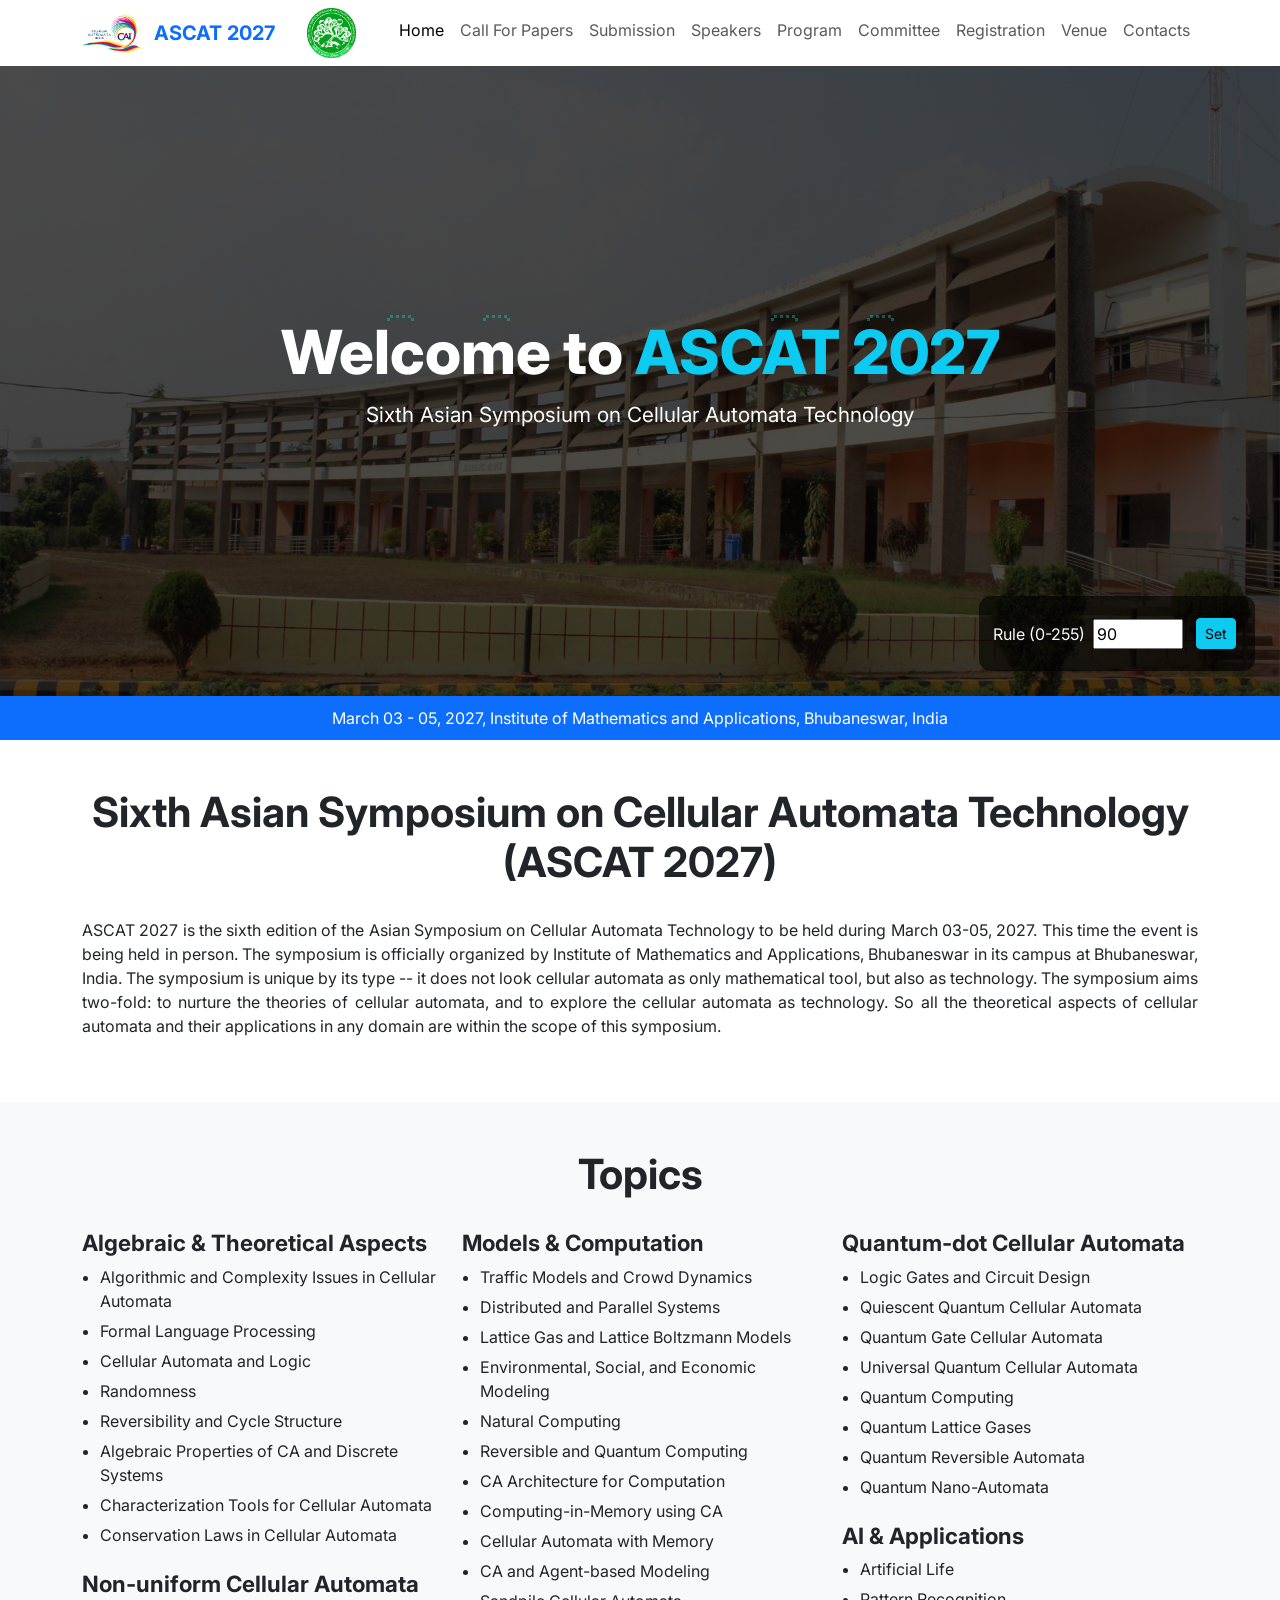
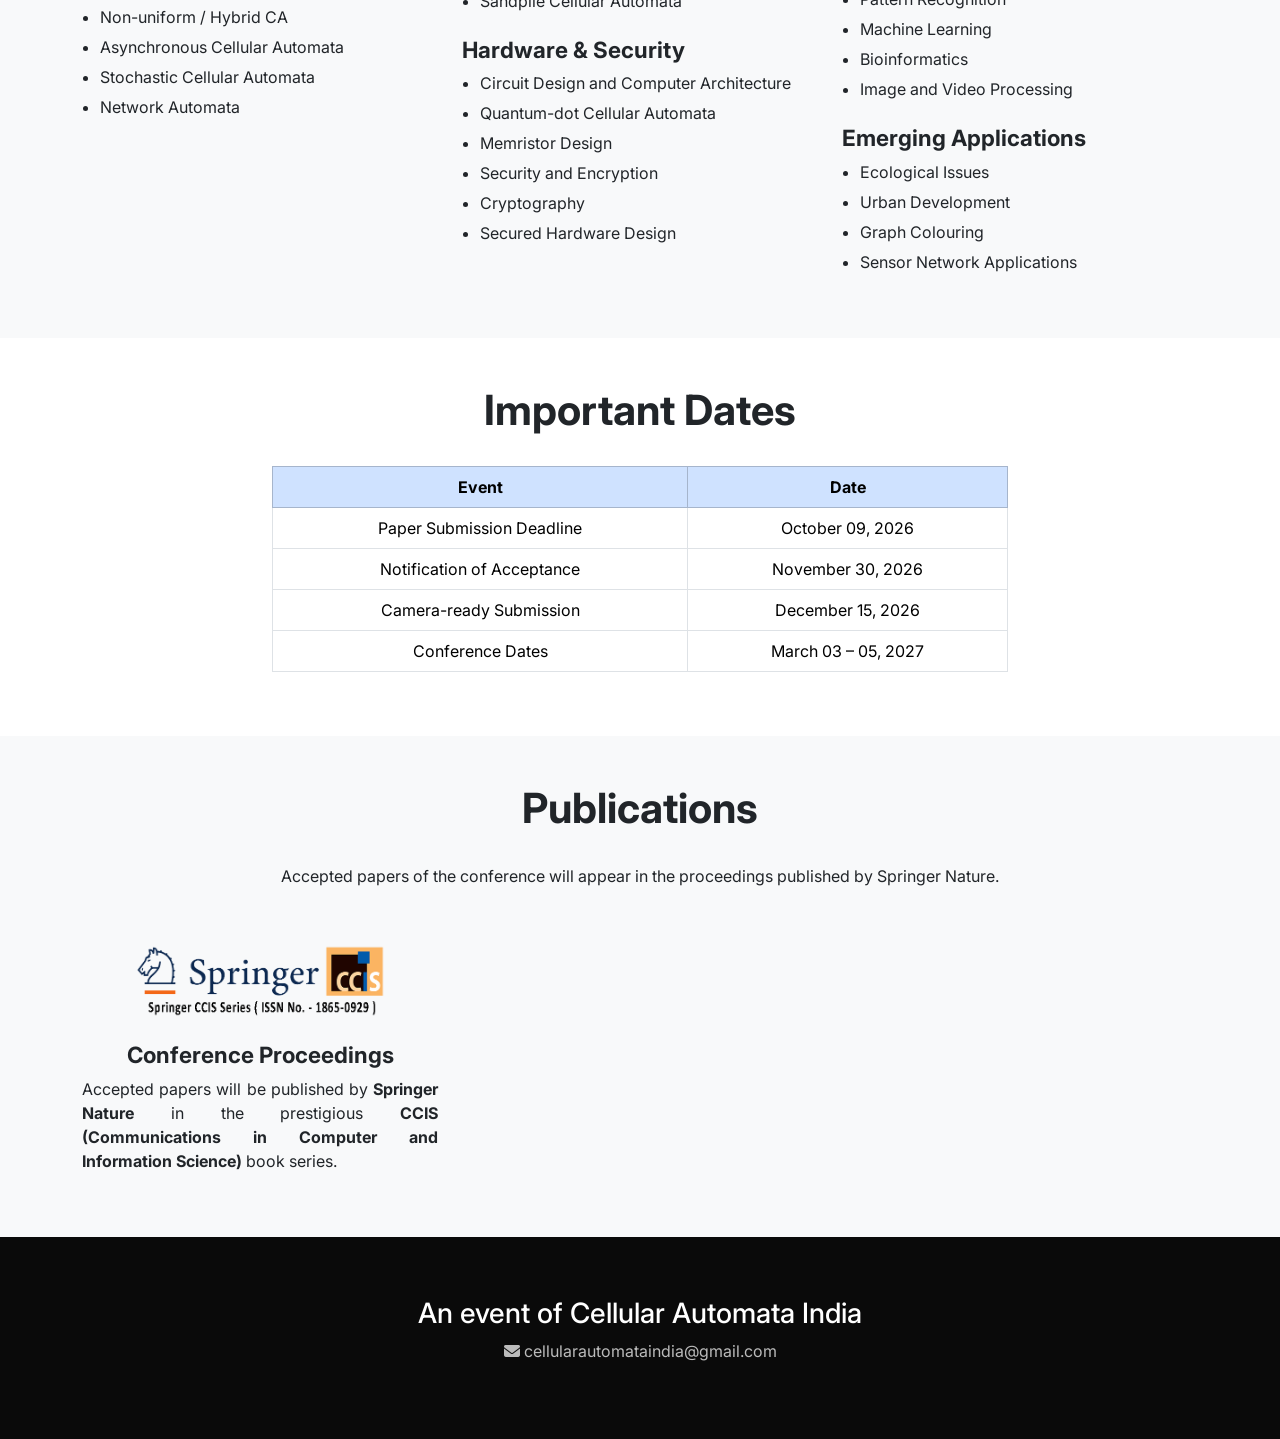
==== commit 6de9cd8c: "Update index.html" ====
--- a/2027/index.html
+++ b/2027/index.html
@@ -97,7 +97,7 @@
 <h2 class="section-title text-center">Sixth Asian Symposium on Cellular Automata Technology <br>
 (ASCAT 2027)</h2>
 <p align="justify">
-ASCAT 2027 is the sixth edition of the Asian Symposium on Cellular Automata Technology to be held during March 03-05, 2026. This time the event is being held in person. The symposium is officially organized by Institute of Mathematics and Applications, Bhubaneswar in its campus at Bhubaneswar, India. The symposium is unique by its type -- it does not look cellular automata as only mathematical tool, but also as technology.
+ASCAT 2027 is the sixth edition of the Asian Symposium on Cellular Automata Technology to be held during March 03-05, 2027. This time the event is being held in person. The symposium is officially organized by Institute of Mathematics and Applications, Bhubaneswar in its campus at Bhubaneswar, India. The symposium is unique by its type -- it does not look cellular automata as only mathematical tool, but also as technology.
 
 The symposium aims two-fold: to nurture the theories of cellular automata, and to explore the cellular automata as technology. So all the theoretical aspects of cellular automata and their applications in any domain are within the scope of this symposium.
 </p>
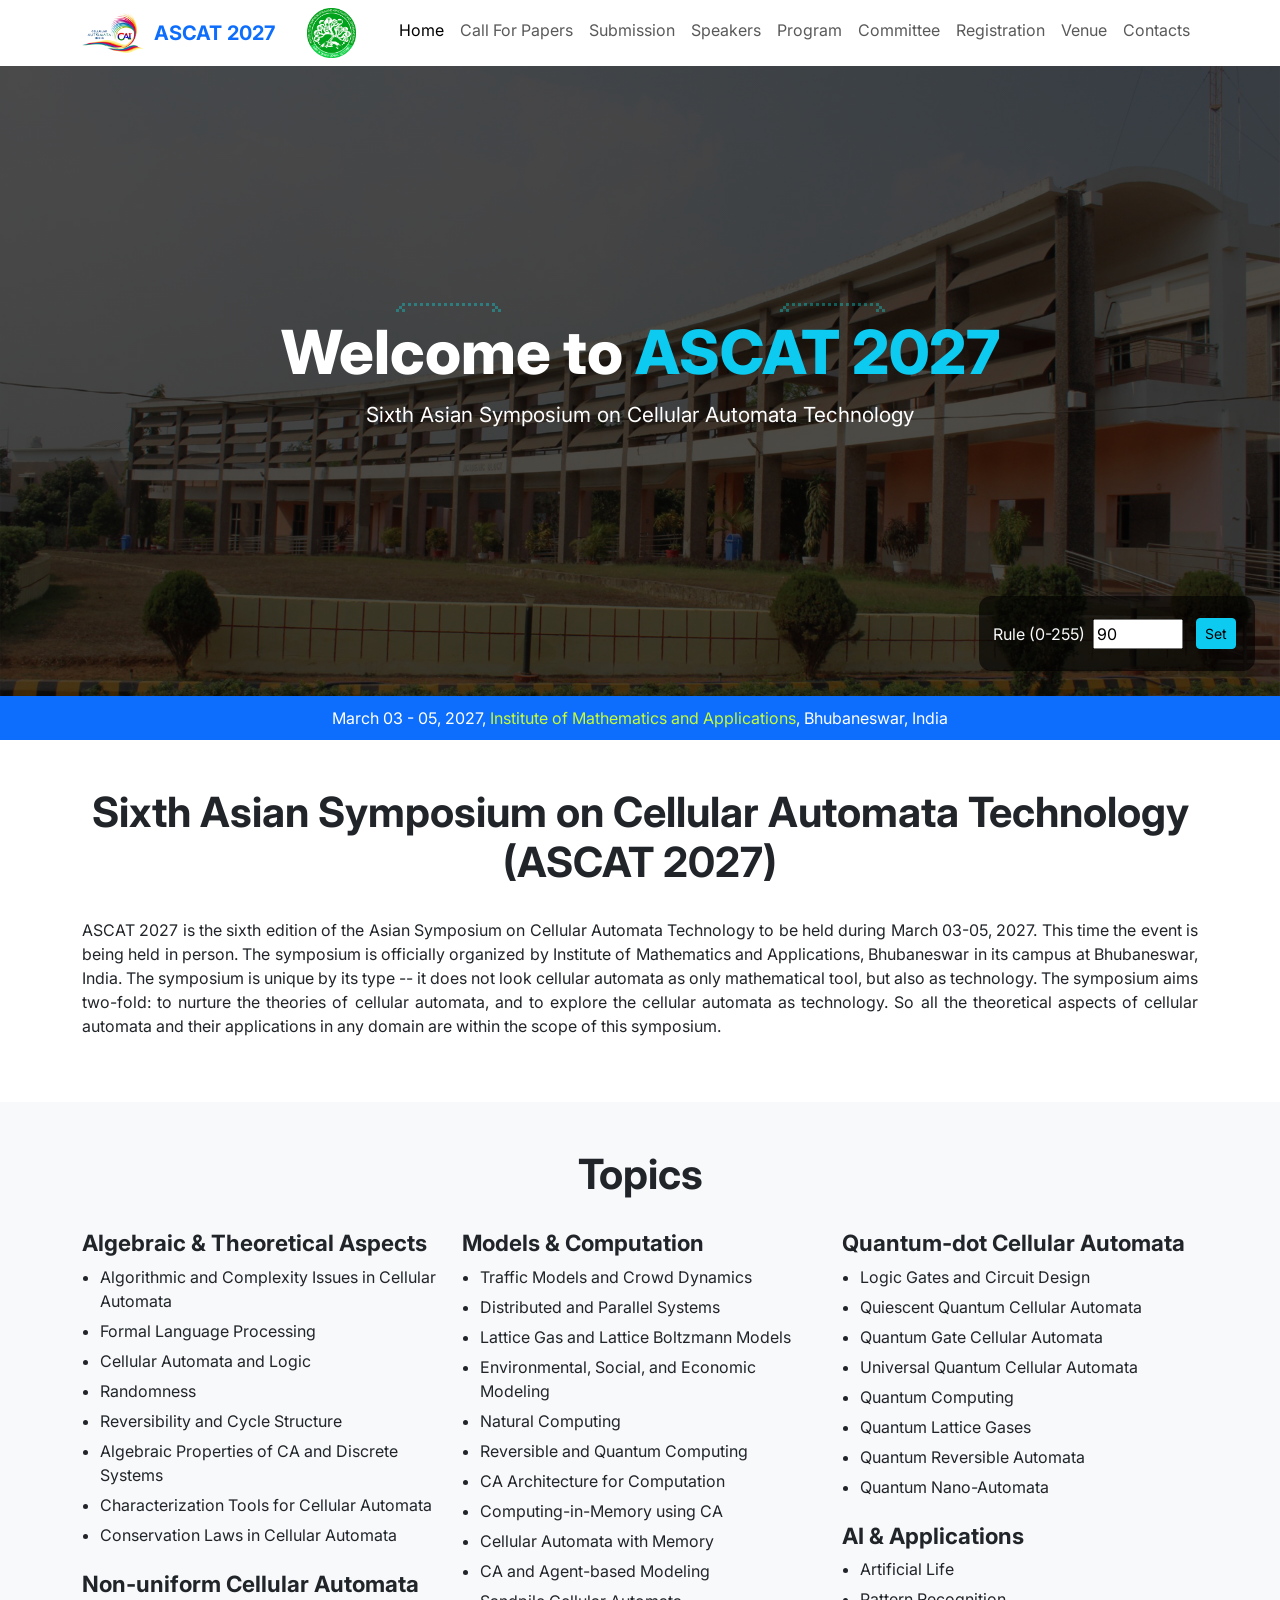
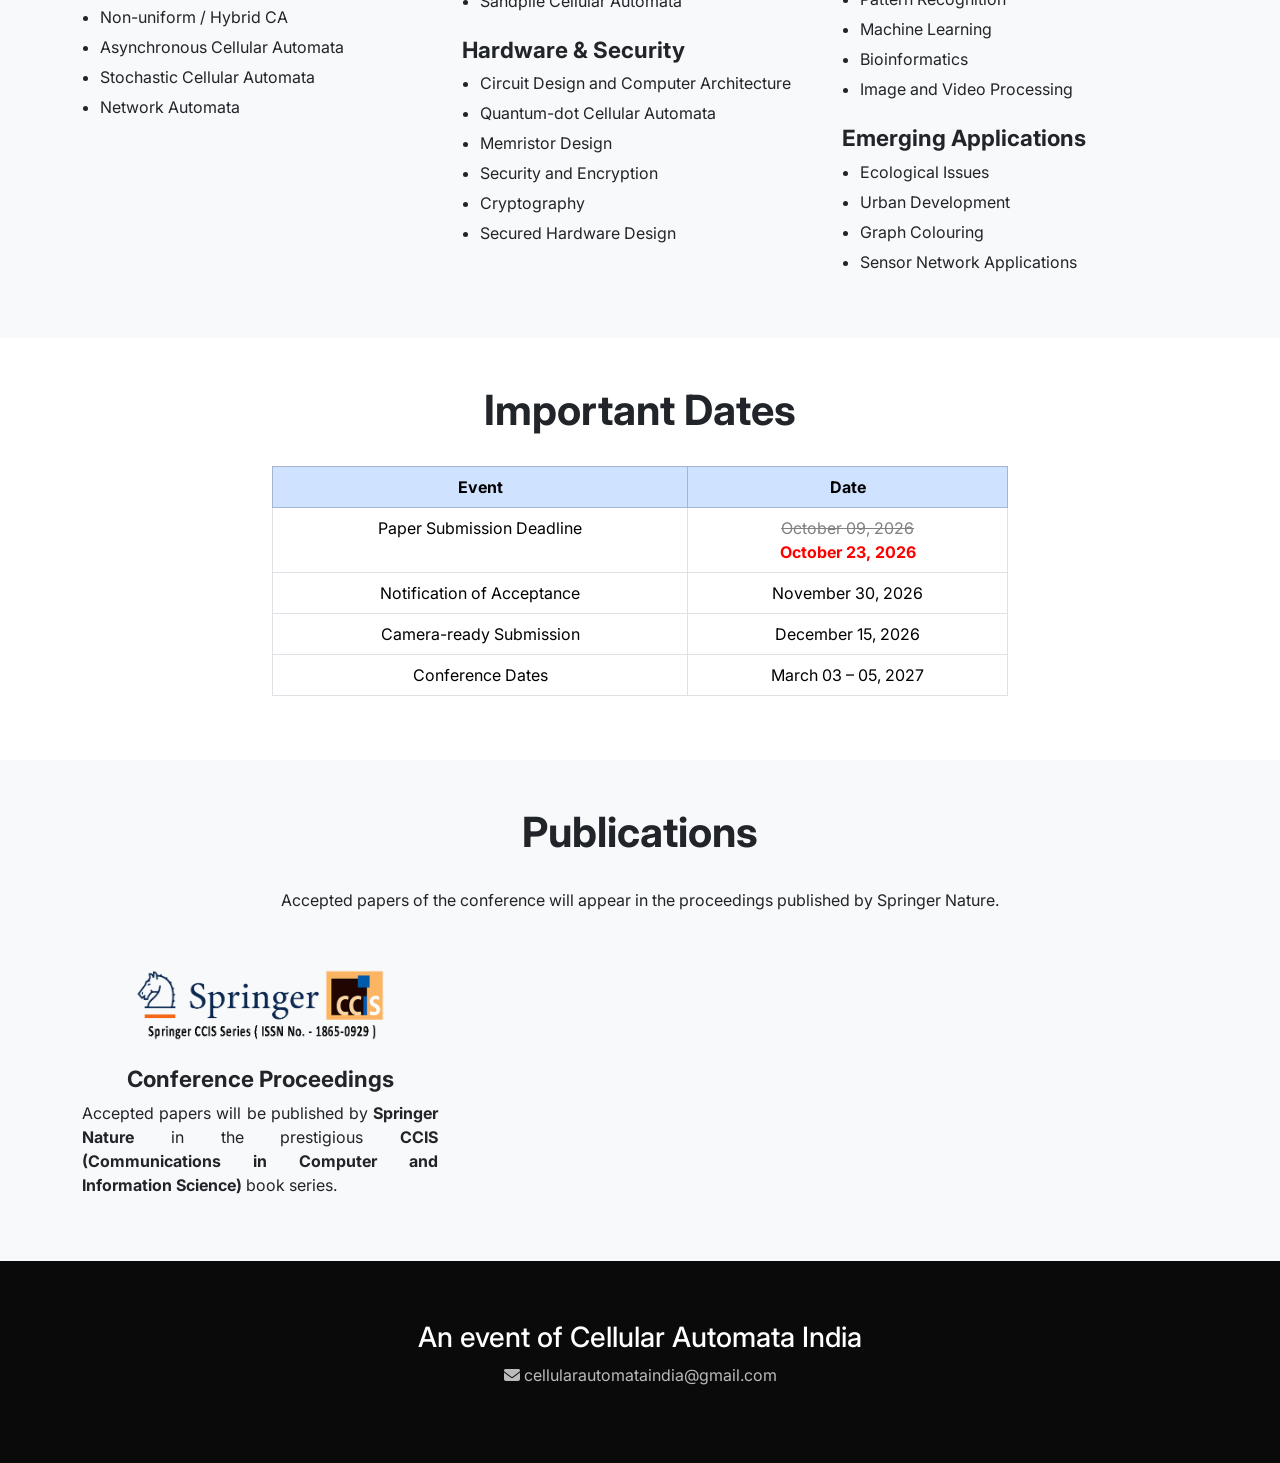
==== commit fc1d8cf1: "Update index.html" ====
--- a/2027/index.html
+++ b/2027/index.html
@@ -218,7 +218,12 @@
 <tbody>
 <tr>
 <td>Paper Submission Deadline</td>
-<td>October 09, 2026</td>
+<td>
+    <del style="color: gray;">October 09, 2026</del><br>
+    <span style="color: red; font-weight: bold;">
+        October 23, 2026
+    </span>
+</td>
 </tr>
 
 <tr>
--- a/2027/css/style.css
+++ b/2027/css/style.css
@@ -21,10 +21,9 @@
 }
 
 a{
-  color: white;
+  color: rgb(198, 252, 52);
   text-decoration: none;
 }
-
 /* CA BACKGROUND */
 #bgECA{
 position:absolute;
@@ -140,3 +139,84 @@
 li {
   margin-bottom: 6px;
 }
+
+.registration-table,
+.registration-info-table,
+.bank-details-table,
+.registration-form-table {
+    width: 100%;
+    max-width: 900px;
+    margin-left: auto;
+    margin-right: auto;
+}
+
+.registration-table th,
+.registration-table td,
+.registration-info-table th,
+.registration-info-table td,
+.bank-details-table th,
+.bank-details-table td,
+.registration-form-table th,
+.registration-form-table td {
+    padding: 14px 18px;
+    vertical-align: middle;
+}
+
+.registration-table thead th {
+    background-color: #f5f7fa;
+    font-weight: 600;
+    text-align: center;
+}
+
+.registration-table td {
+    text-align: center;
+}
+
+.registration-table td:first-child {
+    text-align: left;
+    font-weight: 500;
+}
+
+.registration-info-table th,
+.bank-details-table th,
+.registration-form-table th {
+    width: 32%;
+    background-color: #f5f7fa;
+    font-weight: 600;
+}
+
+.bank-details-table td {
+    text-align: left;
+}
+
+.registration-form-table {
+    margin-bottom: 0;
+}
+
+/* ================= PAYMENT QR CODE ================= */
+
+.payment-qr-table {
+    width: 100%;
+    max-width: 900px;
+    margin-left: auto;
+    margin-right: auto;
+}
+
+.payment-qr-table th {
+    width: 32%;
+    background-color: #f5f7fa;
+    font-weight: 600;
+    vertical-align: middle;
+}
+
+.payment-qr-table td {
+    vertical-align: middle;
+}
+
+.payment-qr {
+    width: 220px;
+    height: 220px;
+    object-fit: contain;
+    display: block;
+    margin: 10px auto;
+}
